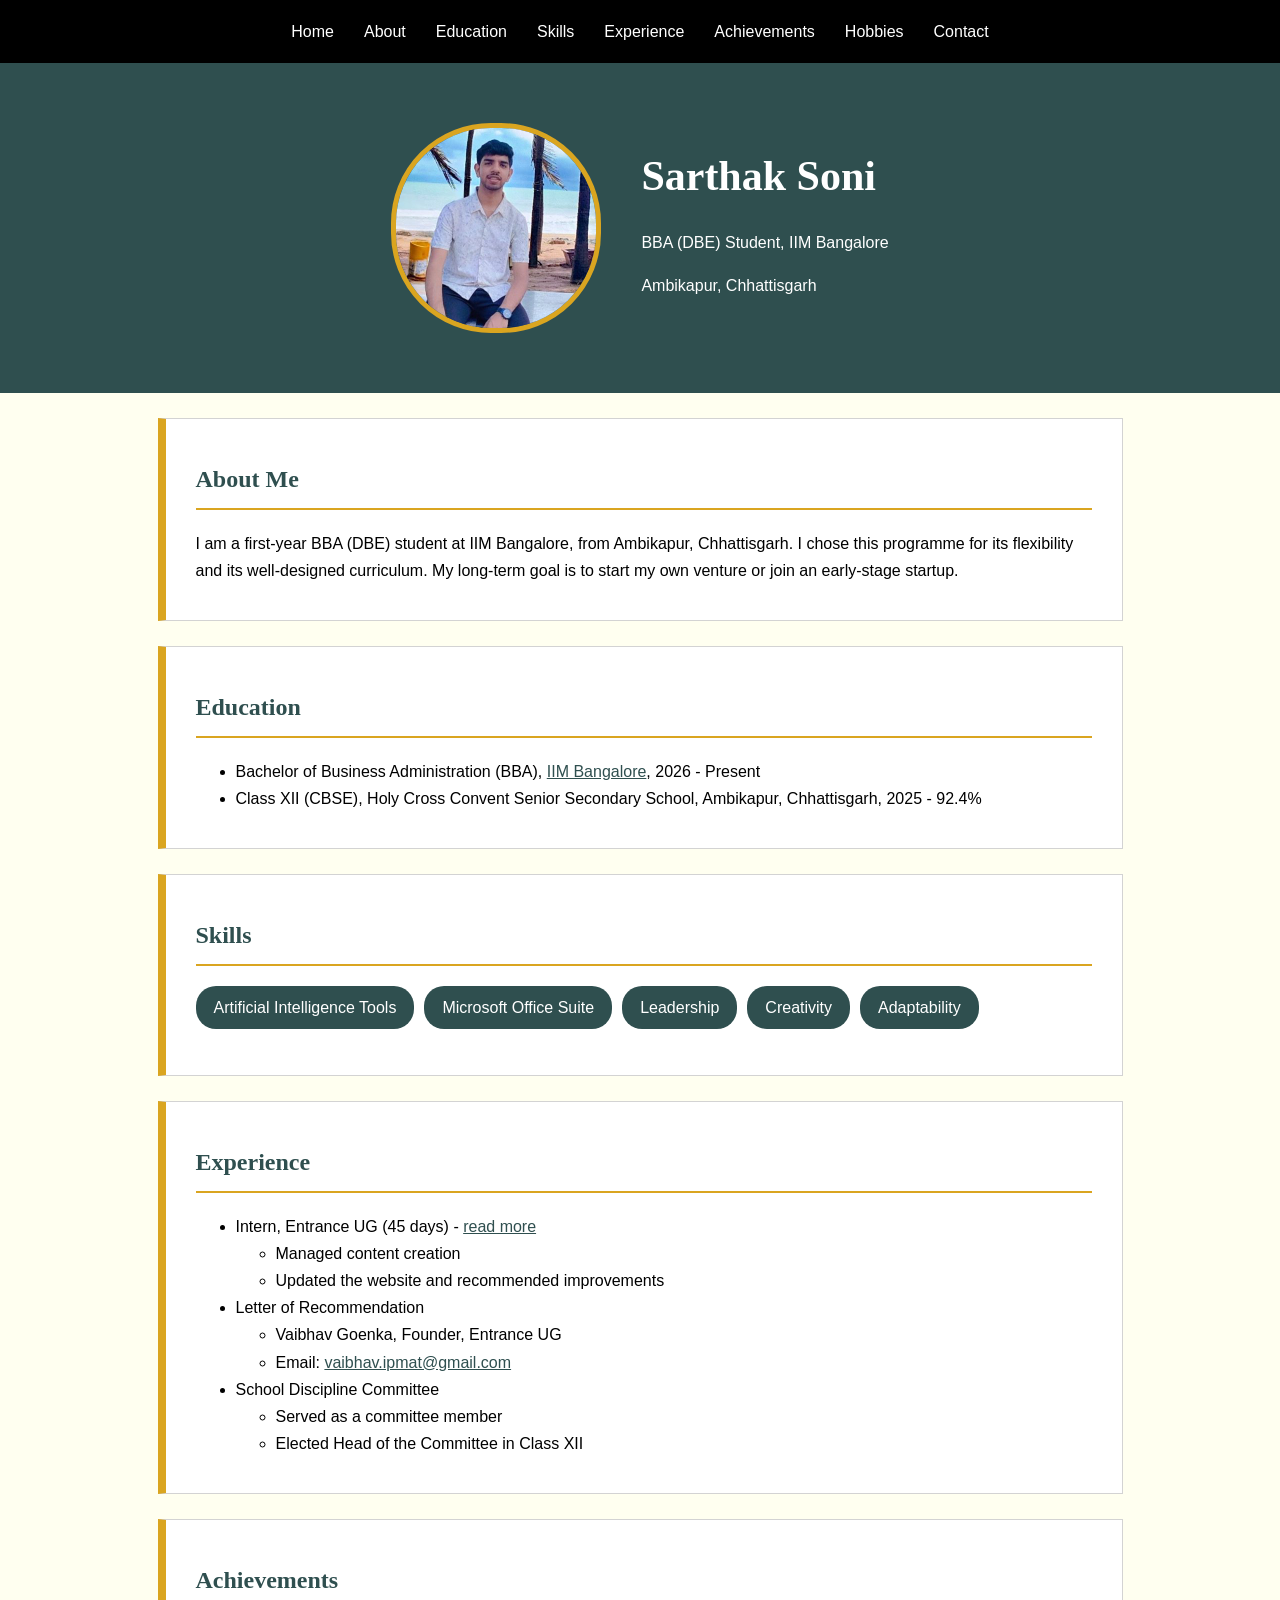
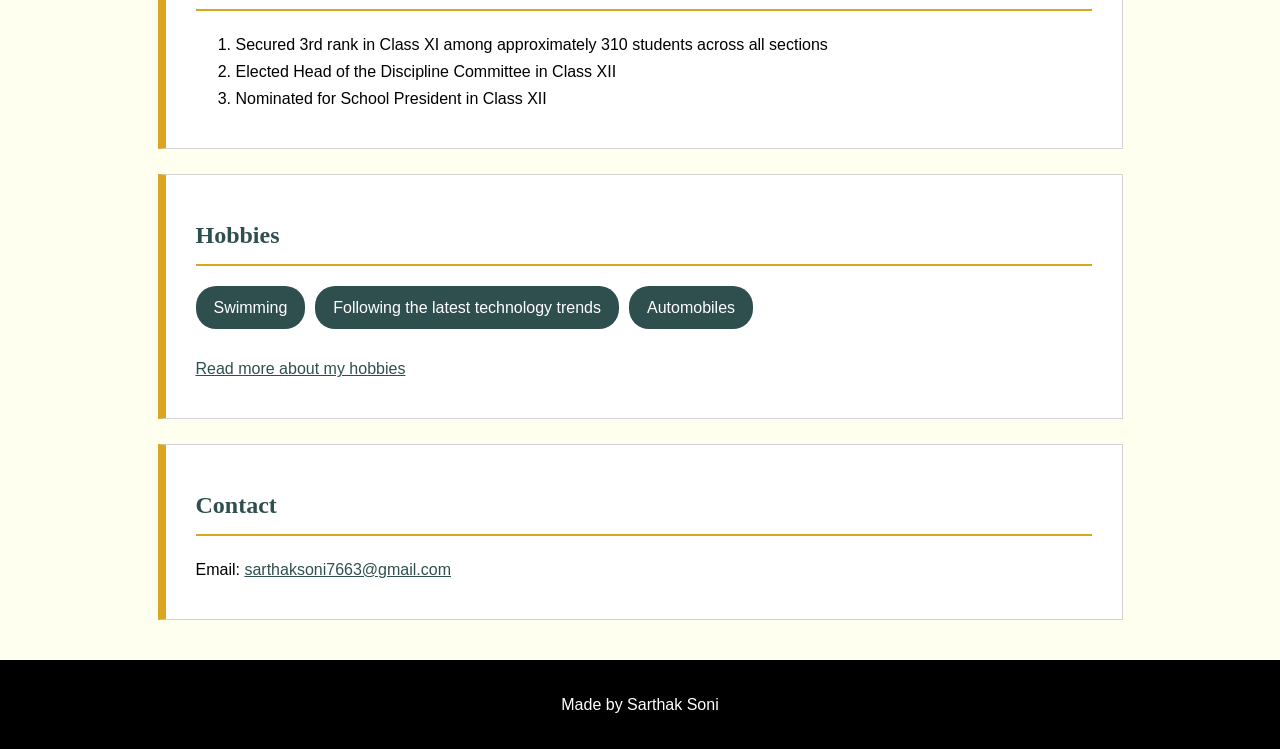
==== index.html @ d029d173 "Add files via upload" ====
<!DOCTYPE html>
<html lang="en">
<head>
    <meta charset="UTF-8">
    <meta name="viewport" content="width=device-width, initial-scale=1.0">
    <title>Sarthak Soni - Resume</title>
    <link rel="stylesheet" href="style.css">
</head>
<body>

    <header>
        <ul class="navbar">
            <li><a href="#home">Home</a></li>
            <li><a href="#about">About</a></li>
            <li><a href="#education">Education</a></li>
            <li><a href="#skills">Skills</a></li>
            <li><a href="#experience">Experience</a></li>
            <li><a href="#achievements">Achievements</a></li>
            <li><a href="#hobbies">Hobbies</a></li>
            <li><a href="#contact">Contact</a></li>
        </ul>
    </header>

    <main>

        <section id="home">
            <img src="photo.jpg" alt="Photo of Sarthak Soni" class="photo">
            <div class="intro">
                <h1>Sarthak Soni</h1>
                <p>BBA (DBE) Student, IIM Bangalore</p>
                <p>Ambikapur, Chhattisgarh</p>
            </div>
        </section>

        <section id="about" class="box">
            <h2>About Me</h2>
            <p>I am a first-year BBA (DBE) student at IIM Bangalore, from Ambikapur, Chhattisgarh. I chose this programme for its flexibility and its well-designed curriculum. My long-term goal is to start my own venture or join an early-stage startup.</p>
        </section>

        <section id="education" class="box">
            <h2>Education</h2>
            <ul>
                <li>Bachelor of Business Administration (BBA), <a href="https://www.iimb.ac.in/">IIM Bangalore</a>, 2026 - Present</li>
                <li>Class XII (CBSE), Holy Cross Convent Senior Secondary School, Ambikapur, Chhattisgarh, 2025 - 92.4%</li>
            </ul>
        </section>

        <section id="skills" class="box">
            <h2>Skills</h2>
            <ul class="skills-list">
                <li>Artificial Intelligence Tools</li>
                <li>Microsoft Office Suite</li>
                <li>Leadership</li>
                <li>Creativity</li>
                <li>Adaptability</li>
            </ul>
        </section>

        <section id="experience" class="box">
            <h2>Experience</h2>
            <ul>
                <li>
                    Intern, Entrance UG (45 days) - <a href="internship.html">read more</a>
                    <ul>
                        <li>Managed content creation</li>
                        <li>Updated the website and recommended improvements</li>
                    </ul>
                </li>
                <li>
                    Letter of Recommendation
                    <ul>
                        <li>Vaibhav Goenka, Founder, Entrance UG</li>
                        <li>Email: <a href="mailto:vaibhav.ipmat@gmail.com">vaibhav.ipmat@gmail.com</a></li>
                    </ul>
                </li>
                <li>
                    School Discipline Committee
                    <ul>
                        <li>Served as a committee member</li>
                        <li>Elected Head of the Committee in Class XII</li>
                    </ul>
                </li>
            </ul>
        </section>

        <section id="achievements" class="box">
            <h2>Achievements</h2>
            <ol>
                <li>Secured 3rd rank in Class XI among approximately 310 students across all sections</li>
                <li>Elected Head of the Discipline Committee in Class XII</li>
                <li>Nominated for School President in Class XII</li>
            </ol>
        </section>

        <section id="hobbies" class="box">
            <h2>Hobbies</h2>
            <ul class="skills-list">
                <li>Swimming</li>
                <li>Following the latest technology trends</li>
                <li>Automobiles</li>
            </ul>
            <p><a href="hobbies.html">Read more about my hobbies</a></p>
        </section>

        <section id="contact" class="box">
            <h2>Contact</h2>
            <p>Email: <a href="mailto:sarthaksoni7663@gmail.com">sarthaksoni7663@gmail.com</a></p>
        </section>

    </main>

    <footer>
        <p>Made by Sarthak Soni</p>
    </footer>

</body>
</html>
---- style.css ----
body {
    font-family: Verdana, sans-serif;
    background-color: ivory;
    color: black;
    line-height: 1.7;
    margin: 0;
}

.navbar {
    display: flex;
    justify-content: center;
    background-color: black;
    margin: 0;
    padding: 18px;
    list-style: none;
}

.navbar li {
    margin: 0 15px;
}

.navbar a {
    color: white;
    text-decoration: none;
}

.navbar a:hover {
    color: goldenrod;
    text-decoration: underline;
}

#home {
    display: flex;
    justify-content: center;
    align-items: center;
    background-color: darkslategray;
    color: white;
    padding: 60px 20px;
}

.photo {
    width: 200px;
    height: 200px;
    border: 5px solid goldenrod;
    border-radius: 100px;
}

.intro {
    margin-left: 40px;
}

h1 {
    font-family: Georgia, serif;
    font-size: 42px;
    margin: 0 0 10px 0;
}

h2 {
    font-family: Georgia, serif;
    color: darkslategray;
    border-bottom: 2px solid goldenrod;
    padding-bottom: 8px;
}

.box {
    background-color: white;
    width: 70%;
    margin: 25px auto;
    padding: 20px 30px;
    border: 1px solid lightgray;
    border-left: 8px solid goldenrod;
}

.skills-list {
    display: flex;
    flex-wrap: wrap;
    list-style: none;
    padding: 0;
}

.skills-list li {
    background-color: darkslategray;
    color: white;
    padding: 8px 18px;
    margin: 0 10px 10px 0;
    border-radius: 20px;
}

a {
    color: darkslategray;
}

footer {
    background-color: black;
    color: white;
    text-align: center;
    padding: 15px;
    margin-top: 40px;
}
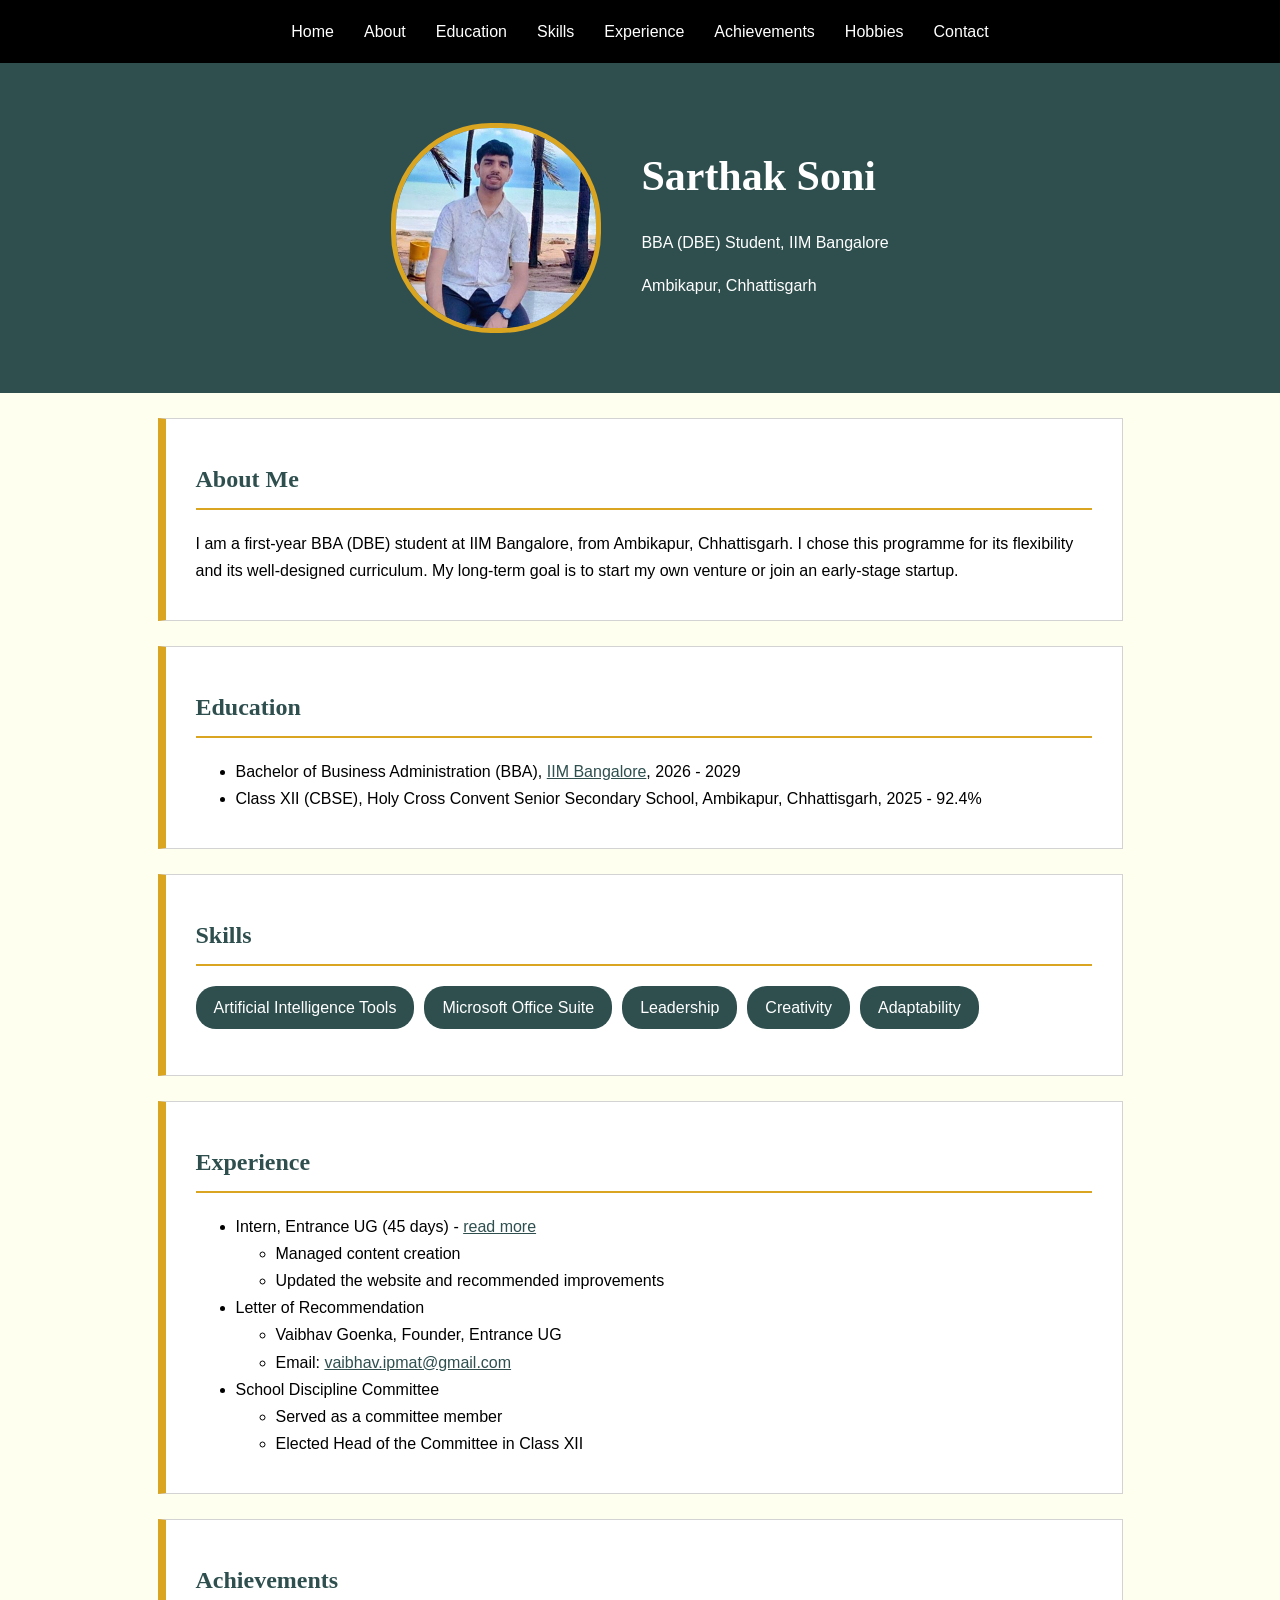
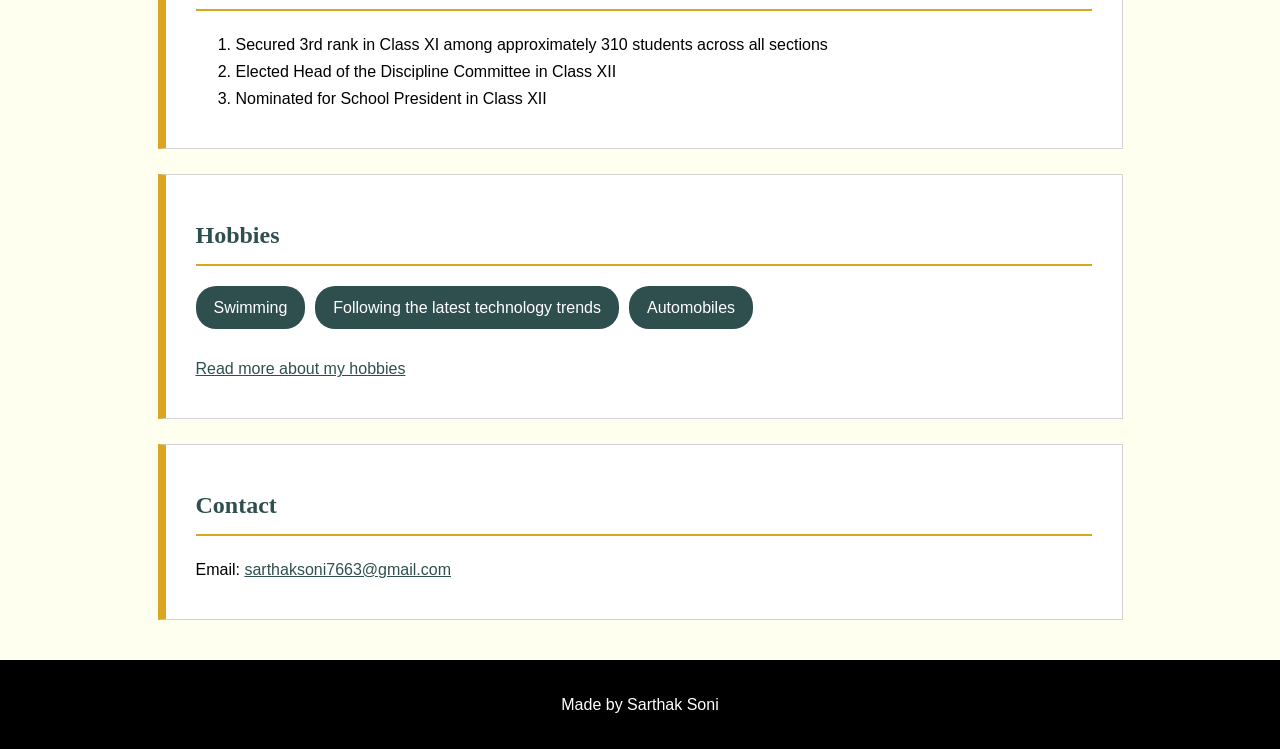
==== commit d4b61353: "Update index.html" ====
--- a/index.html
+++ b/index.html
@@ -40,7 +40,7 @@
         <section id="education" class="box">
             <h2>Education</h2>
             <ul>
-                <li>Bachelor of Business Administration (BBA), <a href="https://www.iimb.ac.in/">IIM Bangalore</a>, 2026 - Present</li>
+                <li>Bachelor of Business Administration (BBA), <a href="https://www.iimb.ac.in/">IIM Bangalore</a>, 2026 - 2029</li>
                 <li>Class XII (CBSE), Holy Cross Convent Senior Secondary School, Ambikapur, Chhattisgarh, 2025 - 92.4%</li>
             </ul>
         </section>
@@ -114,4 +114,4 @@
     </footer>
 
 </body>
-</html>+</html>
